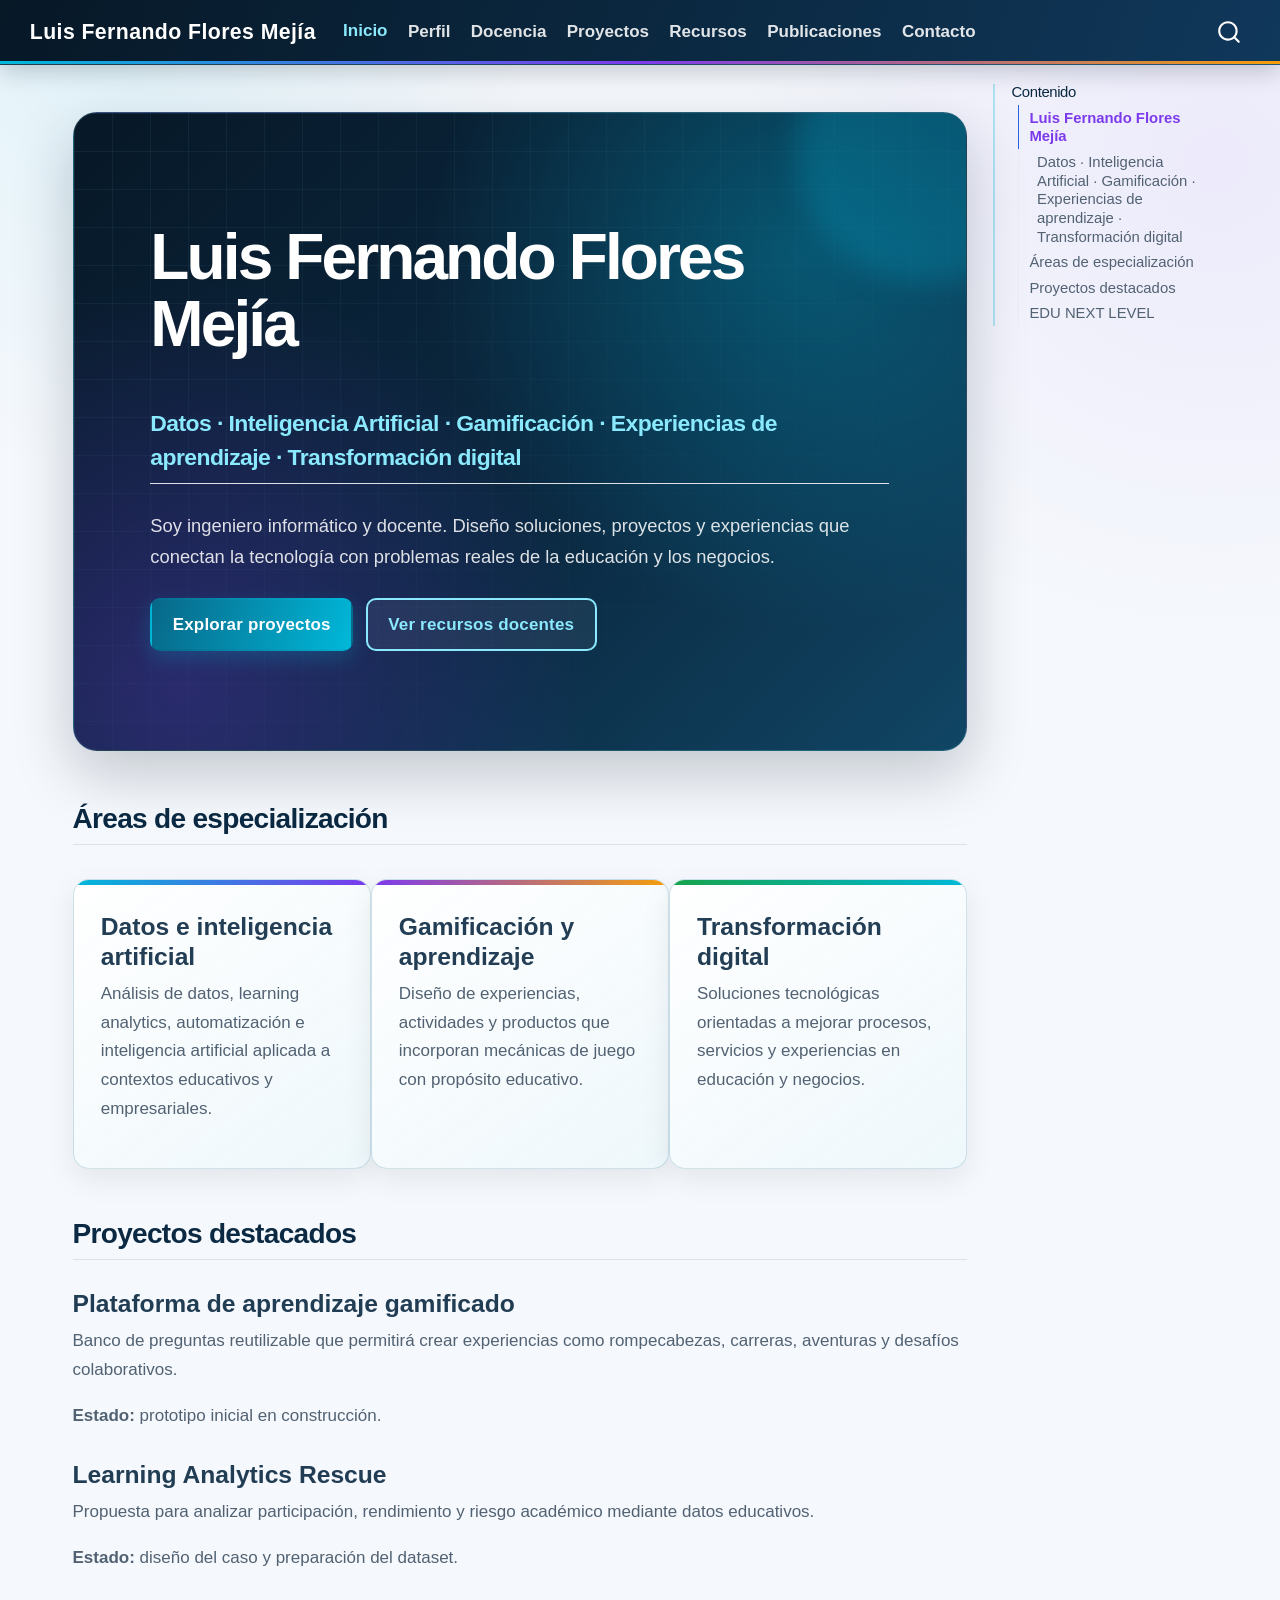
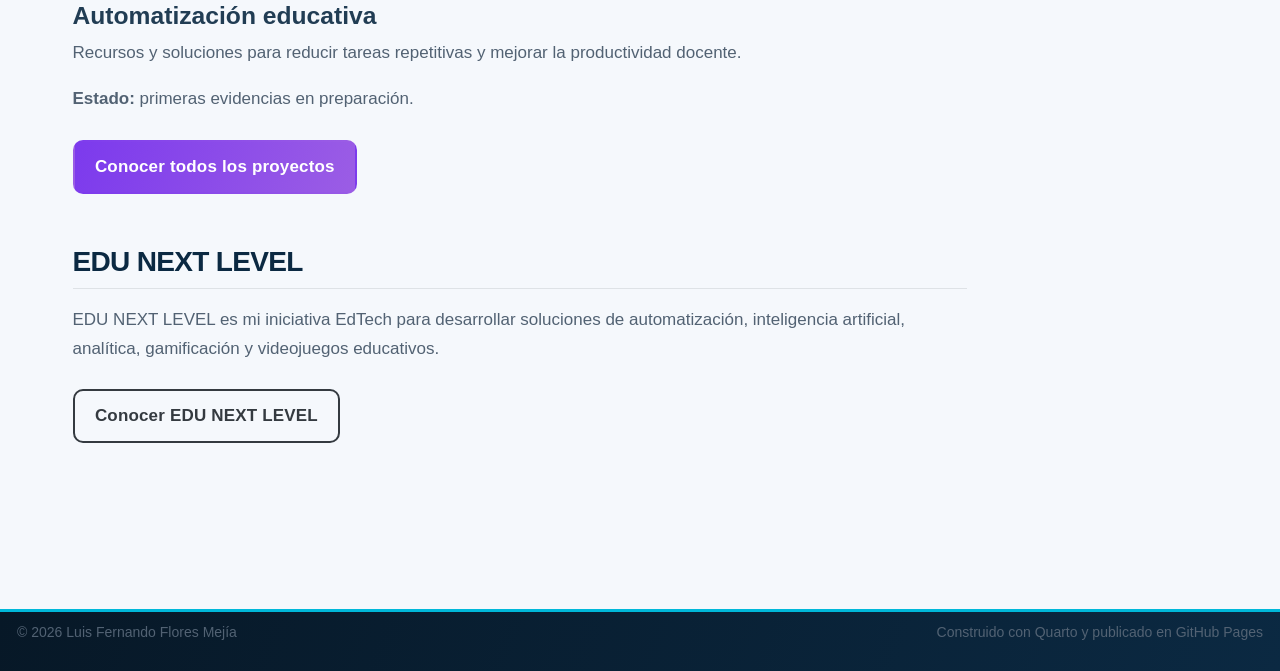
==== index.html @ 0957ce86 "Built site for gh-pages" ====
<!DOCTYPE html>
<html xmlns="http://www.w3.org/1999/xhtml" lang="es" xml:lang="es"><head>

<meta charset="utf-8">
<meta name="generator" content="quarto-1.10.18">

<meta name="viewport" content="width=device-width, initial-scale=1.0, user-scalable=yes">


<title>Luis Fernando Flores Mejía</title>
<style>
/* Default styles provided by pandoc.
** See https://pandoc.org/MANUAL.html#variables-for-html for config info.
*/
span.smallcaps{font-variant: small-caps;}
div.columns{display: flex; gap: 1.5em;}
div.column{flex: auto;}
@media screen {
div.columns{gap: min(4vw, 1.5em);}
div.column{overflow-x: auto;}
}
div.hanging-indent{margin-left: 1.5em; text-indent: -1.5em;}
ul.task-list{list-style: none;}
ul.task-list li input[type="checkbox"] {
  width: 0.8em;
  margin: 0 0.8em 0.2em -1em; /* quarto-specific, see https://github.com/quarto-dev/quarto-cli/issues/4556 */ 
  vertical-align: middle;
}
</style>


<script src="site_libs/quarto-nav/quarto-nav.js"></script>
<script src="site_libs/quarto-nav/headroom.min.js"></script>
<script src="site_libs/clipboard/clipboard.min.js"></script>
<script src="site_libs/quarto-search/autocomplete.umd.js"></script>
<script src="site_libs/quarto-search/fuse.min.js"></script>
<script src="site_libs/quarto-search/quarto-search.js"></script>
<meta name="quarto:offset" content="./">
<script src="site_libs/quarto-html/quarto.js" type="module"></script>
<script src="site_libs/quarto-html/tabsets/tabsets.js" type="module"></script>
<script src="site_libs/quarto-html/popper.min.js"></script>
<script src="site_libs/quarto-html/tippy.umd.min.js"></script>
<script src="site_libs/quarto-html/anchor.min.js"></script>
<link href="site_libs/quarto-html/tippy.css" rel="stylesheet">
<link href="site_libs/quarto-html/quarto-syntax-highlighting-64a204ab8560d761af7679ceaba22944.css" rel="stylesheet" id="quarto-text-highlighting-styles">
<script src="site_libs/bootstrap/bootstrap.min.js"></script>
<link href="site_libs/bootstrap/bootstrap-icons.css" rel="stylesheet">
<link href="site_libs/bootstrap/bootstrap-51e2acb304f72f5d87eae5468a5c4eb7.min.css" rel="stylesheet" append-hash="true" id="quarto-bootstrap" data-mode="light">
<script id="quarto-search-options" type="application/json">{
  "location": "navbar",
  "copy-button": false,
  "collapse-after": 3,
  "panel-placement": "end",
  "type": "overlay",
  "limit": 50,
  "keyboard-shortcut": [
    "f",
    "/",
    "s"
  ],
  "show-item-context": false,
  "language": {
    "search-no-results-text": "No se han encontrado resultados",
    "search-matching-documents-text": "documentos encontrados",
    "search-copy-link-title": "Copiar el enlace en la búsqueda",
    "search-hide-matches-text": "Ocultar resultados adicionales",
    "search-more-match-text": "resultado adicional en este documento",
    "search-more-matches-text": "resultados adicionales en este documento",
    "search-clear-button-title": "Borrar",
    "search-text-placeholder": "",
    "search-detached-cancel-button-title": "Cancelar",
    "search-submit-button-title": "Enviar",
    "search-label": "Buscar"
  }
}</script>
<style>html{ scroll-behavior: smooth; }</style>


<link rel="stylesheet" href="styles.css">
</head>

<body class="nav-fixed quarto-light">

<div id="quarto-search-results"></div>
  <header id="quarto-header" class="headroom fixed-top">
    <nav class="navbar navbar-expand-lg " data-bs-theme="dark">
      <div class="navbar-container container-fluid">
      <div class="navbar-brand-container mx-auto">
    <a class="navbar-brand" href="./index.html">
    <span class="navbar-title">Luis Fernando Flores Mejía</span>
    </a>
  </div>
            <div id="quarto-search" class="" title="Buscar"></div>
          <button class="navbar-toggler" type="button" data-bs-toggle="collapse" data-bs-target="#navbarCollapse" aria-controls="navbarCollapse" role="menu" aria-expanded="false" aria-label="Navegación de palanca" onclick="if (window.quartoToggleHeadroom) { window.quartoToggleHeadroom(); }">
  <span class="navbar-toggler-icon"></span>
</button>
          <div class="collapse navbar-collapse" id="navbarCollapse">
            <ul class="navbar-nav navbar-nav-scroll me-auto">
  <li class="nav-item">
    <a class="nav-link active" href="./index.html" aria-current="page"> 
<span class="menu-text">Inicio</span></a>
  </li>  
  <li class="nav-item">
    <a class="nav-link" href="./perfil.html"> 
<span class="menu-text">Perfil</span></a>
  </li>  
  <li class="nav-item">
    <a class="nav-link" href="./docencia.html"> 
<span class="menu-text">Docencia</span></a>
  </li>  
  <li class="nav-item">
    <a class="nav-link" href="./proyectos.html"> 
<span class="menu-text">Proyectos</span></a>
  </li>  
  <li class="nav-item">
    <a class="nav-link" href="./recursos.html"> 
<span class="menu-text">Recursos</span></a>
  </li>  
  <li class="nav-item">
    <a class="nav-link" href="./publicaciones.html"> 
<span class="menu-text">Publicaciones</span></a>
  </li>  
  <li class="nav-item">
    <a class="nav-link" href="./contacto.html"> 
<span class="menu-text">Contacto</span></a>
  </li>  
</ul>
          </div> <!-- /navcollapse -->
            <div class="quarto-navbar-tools">
</div>
      </div> <!-- /container-fluid -->
    </nav>
</header>
<!-- content -->
<div id="quarto-content" class="quarto-container page-columns page-rows-contents page-layout-full page-navbar">
<!-- sidebar -->
<!-- margin-sidebar -->
    <div id="quarto-margin-sidebar" class="sidebar margin-sidebar">
        <nav id="TOC" role="doc-toc" class="toc-active">
    <h2 id="toc-title">Contenido</h2>
   
  <ul>
  <li><a href="#luis-fernando-flores-mejía" id="toc-luis-fernando-flores-mejía" class="nav-link active" data-scroll-target="#luis-fernando-flores-mejía">Luis Fernando Flores Mejía</a>
  <ul class="collapse">
  <li><a href="#datos-inteligencia-artificial-gamificación-experiencias-de-aprendizaje-transformación-digital" id="toc-datos-inteligencia-artificial-gamificación-experiencias-de-aprendizaje-transformación-digital" class="nav-link" data-scroll-target="#datos-inteligencia-artificial-gamificación-experiencias-de-aprendizaje-transformación-digital">Datos · Inteligencia Artificial · Gamificación · Experiencias de aprendizaje · Transformación digital</a></li>
  </ul></li>
  <li><a href="#áreas-de-especialización" id="toc-áreas-de-especialización" class="nav-link" data-scroll-target="#áreas-de-especialización">Áreas de especialización</a></li>
  <li><a href="#proyectos-destacados" id="toc-proyectos-destacados" class="nav-link" data-scroll-target="#proyectos-destacados">Proyectos destacados</a>
  <ul class="collapse">
  <li><a href="#plataforma-de-aprendizaje-gamificado" id="toc-plataforma-de-aprendizaje-gamificado" class="nav-link" data-scroll-target="#plataforma-de-aprendizaje-gamificado">Plataforma de aprendizaje gamificado</a></li>
  <li><a href="#learning-analytics-rescue" id="toc-learning-analytics-rescue" class="nav-link" data-scroll-target="#learning-analytics-rescue">Learning Analytics Rescue</a></li>
  <li><a href="#automatización-educativa" id="toc-automatización-educativa" class="nav-link" data-scroll-target="#automatización-educativa">Automatización educativa</a></li>
  </ul></li>
  <li><a href="#edu-next-level" id="toc-edu-next-level" class="nav-link" data-scroll-target="#edu-next-level">EDU NEXT LEVEL</a></li>
  </ul>
</nav>
    </div>
<!-- main -->
<main class="content column-page-left" id="quarto-document-content"><header id="title-block-header" class="quarto-title-block"></header>




<section id="luis-fernando-flores-mejía" class="level1 hero">
<h1>Luis Fernando Flores Mejía</h1>
<section id="datos-inteligencia-artificial-gamificación-experiencias-de-aprendizaje-transformación-digital" class="level2">
<h2 class="anchored" data-anchor-id="datos-inteligencia-artificial-gamificación-experiencias-de-aprendizaje-transformación-digital">Datos · Inteligencia Artificial · Gamificación · Experiencias de aprendizaje · Transformación digital</h2>
<p>Soy ingeniero informático y docente. Diseño soluciones, proyectos y experiencias que conectan la tecnología con problemas reales de la educación y los negocios.</p>
<p><a href="./proyectos.html" class="btn btn-primary">Explorar proyectos</a> <a href="./recursos.html" class="btn btn-outline-primary">Ver recursos docentes</a></p>
</section>
</section>
<section id="áreas-de-especialización" class="level2">
<h2 class="anchored" data-anchor-id="áreas-de-especialización">Áreas de especialización</h2>
<div class="columns">
<div class="column" style="width:33%;">
<section id="datos-e-inteligencia-artificial" class="level3">
<h3 class="anchored" data-anchor-id="datos-e-inteligencia-artificial">Datos e inteligencia artificial</h3>
<p>Análisis de datos, learning analytics, automatización e inteligencia artificial aplicada a contextos educativos y empresariales.</p>
</section>
</div><div class="column" style="width:33%;">
<section id="gamificación-y-aprendizaje" class="level3">
<h3 class="anchored" data-anchor-id="gamificación-y-aprendizaje">Gamificación y aprendizaje</h3>
<p>Diseño de experiencias, actividades y productos que incorporan mecánicas de juego con propósito educativo.</p>
</section>
</div><div class="column" style="width:33%;">
<section id="transformación-digital" class="level3">
<h3 class="anchored" data-anchor-id="transformación-digital">Transformación digital</h3>
<p>Soluciones tecnológicas orientadas a mejorar procesos, servicios y experiencias en educación y negocios.</p>
</section>
</div>
</div>
</section>
<section id="proyectos-destacados" class="level2">
<h2 class="anchored" data-anchor-id="proyectos-destacados">Proyectos destacados</h2>
<section id="plataforma-de-aprendizaje-gamificado" class="level3">
<h3 class="anchored" data-anchor-id="plataforma-de-aprendizaje-gamificado">Plataforma de aprendizaje gamificado</h3>
<p>Banco de preguntas reutilizable que permitirá crear experiencias como rompecabezas, carreras, aventuras y desafíos colaborativos.</p>
<p><strong>Estado:</strong> prototipo inicial en construcción.</p>
</section>
<section id="learning-analytics-rescue" class="level3">
<h3 class="anchored" data-anchor-id="learning-analytics-rescue">Learning Analytics Rescue</h3>
<p>Propuesta para analizar participación, rendimiento y riesgo académico mediante datos educativos.</p>
<p><strong>Estado:</strong> diseño del caso y preparación del dataset.</p>
</section>
<section id="automatización-educativa" class="level3">
<h3 class="anchored" data-anchor-id="automatización-educativa">Automatización educativa</h3>
<p>Recursos y soluciones para reducir tareas repetitivas y mejorar la productividad docente.</p>
<p><strong>Estado:</strong> primeras evidencias en preparación.</p>
<p><a href="./proyectos.html" class="btn btn-secondary">Conocer todos los proyectos</a></p>
</section>
</section>
<section id="edu-next-level" class="level2">
<h2 class="anchored" data-anchor-id="edu-next-level">EDU NEXT LEVEL</h2>
<p>EDU NEXT LEVEL es mi iniciativa EdTech para desarrollar soluciones de automatización, inteligencia artificial, analítica, gamificación y videojuegos educativos.</p>
<p><a href="./proyectos.html#edu-next-level" class="btn btn-outline-secondary">Conocer EDU NEXT LEVEL</a></p>


</section>

</main> <!-- /main -->
<script id="quarto-html-after-body" type="application/javascript">
  window.document.addEventListener("DOMContentLoaded", function (event) {
    const icon = "";
    const anchorJS = new window.AnchorJS();
    anchorJS.options = {
      placement: 'right',
      icon: icon
    };
    anchorJS.add('.anchored');
    const isCodeAnnotation = (el) => {
      for (const clz of el.classList) {
        if (clz.startsWith('code-annotation-')) {                     
          return true;
        }
      }
      return false;
    }
    const onCopySuccess = function(e) {
      // button target
      const button = e.trigger;
      // don't keep focus
      button.blur();
      // flash "checked"
      button.classList.add('code-copy-button-checked');
      var currentTitle = button.getAttribute("title");
      button.setAttribute("title", "Copiado");
      let tooltip;
      if (window.bootstrap) {
        button.setAttribute("data-bs-toggle", "tooltip");
        button.setAttribute("data-bs-placement", "left");
        button.setAttribute("data-bs-title", "Copiado");
        tooltip = new bootstrap.Tooltip(button, 
          { trigger: "manual", 
            customClass: "code-copy-button-tooltip",
            offset: [0, -8]});
        tooltip.show();    
      }
      setTimeout(function() {
        if (tooltip) {
          tooltip.hide();
          button.removeAttribute("data-bs-title");
          button.removeAttribute("data-bs-toggle");
          button.removeAttribute("data-bs-placement");
        }
        button.setAttribute("title", currentTitle);
        button.classList.remove('code-copy-button-checked');
      }, 1000);
      // clear code selection
      e.clearSelection();
    }
    const getTextToCopy = function(trigger) {
      const outerScaffold = trigger.parentElement.cloneNode(true);
      const codeEl = outerScaffold.querySelector('code');
      for (const childEl of codeEl.children) {
        if (isCodeAnnotation(childEl)) {
          childEl.remove();
        }
      }
      return codeEl.innerText;
    }
    const clipboard = new window.ClipboardJS('.code-copy-button:not([data-in-quarto-modal])', {
      text: getTextToCopy
    });
    clipboard.on('success', onCopySuccess);
    if (window.document.getElementById('quarto-embedded-source-code-modal')) {
      const clipboardModal = new window.ClipboardJS('.code-copy-button[data-in-quarto-modal]', {
        text: getTextToCopy,
        container: window.document.getElementById('quarto-embedded-source-code-modal')
      });
      clipboardModal.on('success', onCopySuccess);
    }
      var localhostRegex = new RegExp(/^(?:http|https):\/\/localhost\:?[0-9]*\//);
      var mailtoRegex = new RegExp(/^mailto:/);
        var filterRegex = new RegExp('/' + window.location.host + '/');
      var isInternal = (href) => {
          return filterRegex.test(href) || localhostRegex.test(href) || mailtoRegex.test(href);
      }
      // Inspect non-navigation links and adorn them if external
     var links = window.document.querySelectorAll('a[href]:not(.nav-link):not(.navbar-brand):not(.toc-action):not(.sidebar-link):not(.sidebar-item-toggle):not(.pagination-link):not(.no-external):not([aria-hidden]):not(.dropdown-item):not(.quarto-navigation-tool):not(.about-link)');
      for (var i=0; i<links.length; i++) {
        const link = links[i];
        if (!isInternal(link.href)) {
          // undo the damage that might have been done by quarto-nav.js in the case of
          // links that we want to consider external
          if (link.dataset.originalHref !== undefined) {
            link.href = link.dataset.originalHref;
          }
        }
      }
    function tippyHover(el, contentFn, onTriggerFn, onUntriggerFn) {
      const config = {
        allowHTML: true,
        maxWidth: 500,
        delay: 100,
        arrow: false,
        appendTo: function(el) {
            return el.parentElement;
        },
        interactive: true,
        interactiveBorder: 10,
        theme: 'quarto',
        placement: 'bottom-start',
      };
      if (contentFn) {
        config.content = contentFn;
      }
      if (onTriggerFn) {
        config.onTrigger = onTriggerFn;
      }
      if (onUntriggerFn) {
        config.onUntrigger = onUntriggerFn;
      }
      window.tippy(el, config); 
    }
    const noterefs = window.document.querySelectorAll('a[role="doc-noteref"]');
    for (var i=0; i<noterefs.length; i++) {
      const ref = noterefs[i];
      tippyHover(ref, function() {
        // use id or data attribute instead here
        let href = ref.getAttribute('data-footnote-href') || ref.getAttribute('href');
        try { href = new URL(href).hash; } catch {}
        const id = href.replace(/^#\/?/, "");
        const note = window.document.getElementById(id);
        if (note) {
          return note.innerHTML;
        } else {
          return "";
        }
      });
    }
    const xrefs = window.document.querySelectorAll('a.quarto-xref');
    const processXRef = (id, note) => {
      // Strip column container classes
      const stripColumnClz = (el) => {
        el.classList.remove("page-full", "page-columns");
        if (el.children) {
          for (const child of el.children) {
            stripColumnClz(child);
          }
        }
      }
      stripColumnClz(note)
      if (id === null || id.startsWith('sec-')) {
        // Special case sections, only their first couple elements
        const container = document.createElement("div");
        if (note.children && note.children.length > 2) {
          container.appendChild(note.children[0].cloneNode(true));
          for (let i = 1; i < note.children.length; i++) {
            const child = note.children[i];
            if (child.tagName === "P" && child.innerText === "") {
              continue;
            } else {
              container.appendChild(child.cloneNode(true));
              break;
            }
          }
          if (window.Quarto?.typesetMath) {
            window.Quarto.typesetMath(container);
          }
          return container.innerHTML
        } else {
          if (window.Quarto?.typesetMath) {
            window.Quarto.typesetMath(note);
          }
          return note.innerHTML;
        }
      } else {
        // Remove any anchor links if they are present
        const anchorLink = note.querySelector('a.anchorjs-link');
        if (anchorLink) {
          anchorLink.remove();
        }
        if (window.Quarto?.typesetMath) {
          window.Quarto.typesetMath(note);
        }
        if (note.classList.contains("callout")) {
          return note.outerHTML;
        } else {
          return note.innerHTML;
        }
      }
    }
    for (var i=0; i<xrefs.length; i++) {
      const xref = xrefs[i];
      tippyHover(xref, undefined, function(instance) {
        instance.disable();
        let url = xref.getAttribute('href');
        let hash = undefined; 
        if (url.startsWith('#')) {
          hash = url;
        } else {
          try { hash = new URL(url).hash; } catch {}
        }
        if (hash) {
          const id = hash.replace(/^#\/?/, "");
          const note = window.document.getElementById(id);
          if (note !== null) {
            try {
              const html = processXRef(id, note.cloneNode(true));
              instance.setContent(html);
            } finally {
              instance.enable();
              instance.show();
            }
          } else {
            // See if we can fetch this
            fetch(url.split('#')[0])
            .then(res => res.text())
            .then(html => {
              const parser = new DOMParser();
              const htmlDoc = parser.parseFromString(html, "text/html");
              const note = htmlDoc.getElementById(id);
              if (note !== null) {
                const html = processXRef(id, note);
                instance.setContent(html);
              } 
            }).finally(() => {
              instance.enable();
              instance.show();
            });
          }
        } else {
          // See if we can fetch a full url (with no hash to target)
          // This is a special case and we should probably do some content thinning / targeting
          fetch(url)
          .then(res => res.text())
          .then(html => {
            const parser = new DOMParser();
            const htmlDoc = parser.parseFromString(html, "text/html");
            const note = htmlDoc.querySelector('main.content');
            if (note !== null) {
              // This should only happen for chapter cross references
              // (since there is no id in the URL)
              // remove the first header
              if (note.children.length > 0 && note.children[0].tagName === "HEADER") {
                note.children[0].remove();
              }
              const html = processXRef(null, note);
              instance.setContent(html);
            } 
          }).finally(() => {
            instance.enable();
            instance.show();
          });
        }
      }, function(instance) {
      });
    }
        let selectedAnnoteEl;
        const selectorForAnnotation = ( cell, annotation) => {
          let cellAttr = 'data-code-cell="' + cell + '"';
          let lineAttr = 'data-code-annotation="' +  annotation + '"';
          const selector = 'span[' + cellAttr + '][' + lineAttr + ']';
          return selector;
        }
        const selectCodeLines = (annoteEl) => {
          const doc = window.document;
          const targetCell = annoteEl.getAttribute("data-target-cell");
          const targetAnnotation = annoteEl.getAttribute("data-target-annotation");
          const annoteSpan = window.document.querySelector(selectorForAnnotation(targetCell, targetAnnotation));
          const lines = annoteSpan.getAttribute("data-code-lines").split(",");
          const lineIds = lines.map((line) => {
            return targetCell + "-" + line;
          })
          let top = null;
          let height = null;
          let parent = null;
          if (lineIds.length > 0) {
              //compute the position of the single el (top and bottom and make a div)
              const el = window.document.getElementById(lineIds[0]);
              top = el.offsetTop;
              height = el.offsetHeight;
              parent = el.parentElement.parentElement;
            if (lineIds.length > 1) {
              const lastEl = window.document.getElementById(lineIds[lineIds.length - 1]);
              const bottom = lastEl.offsetTop + lastEl.offsetHeight;
              height = bottom - top;
            }
            if (top !== null && height !== null && parent !== null) {
              // cook up a div (if necessary) and position it 
              let div = window.document.getElementById("code-annotation-line-highlight");
              if (div === null) {
                div = window.document.createElement("div");
                div.setAttribute("id", "code-annotation-line-highlight");
                div.style.position = 'absolute';
                parent.appendChild(div);
              }
              div.style.top = top - 2 + "px";
              div.style.height = height + 4 + "px";
              div.style.left = 0;
              let gutterDiv = window.document.getElementById("code-annotation-line-highlight-gutter");
              if (gutterDiv === null) {
                gutterDiv = window.document.createElement("div");
                gutterDiv.setAttribute("id", "code-annotation-line-highlight-gutter");
                gutterDiv.style.position = 'absolute';
                const codeCell = window.document.getElementById(targetCell);
                const gutter = codeCell.querySelector('.code-annotation-gutter');
                gutter.appendChild(gutterDiv);
              }
              gutterDiv.style.top = top - 2 + "px";
              gutterDiv.style.height = height + 4 + "px";
            }
            selectedAnnoteEl = annoteEl;
          }
        };
        const unselectCodeLines = () => {
          const elementsIds = ["code-annotation-line-highlight", "code-annotation-line-highlight-gutter"];
          elementsIds.forEach((elId) => {
            const div = window.document.getElementById(elId);
            if (div) {
              div.remove();
            }
          });
          selectedAnnoteEl = undefined;
        };
          // Handle positioning of the toggle
      window.addEventListener(
        "resize",
        throttle(() => {
          elRect = undefined;
          if (selectedAnnoteEl) {
            selectCodeLines(selectedAnnoteEl);
          }
        }, 10)
      );
      function throttle(fn, ms) {
      let throttle = false;
      let timer;
        return (...args) => {
          if(!throttle) { // first call gets through
              fn.apply(this, args);
              throttle = true;
          } else { // all the others get throttled
              if(timer) clearTimeout(timer); // cancel #2
              timer = setTimeout(() => {
                fn.apply(this, args);
                timer = throttle = false;
              }, ms);
          }
        };
      }
        // Attach click handler to the DT
        const annoteDls = window.document.querySelectorAll('dt[data-target-cell]');
        for (const annoteDlNode of annoteDls) {
          annoteDlNode.addEventListener('click', (event) => {
            const clickedEl = event.target;
            if (clickedEl !== selectedAnnoteEl) {
              unselectCodeLines();
              const activeEl = window.document.querySelector('dt[data-target-cell].code-annotation-active');
              if (activeEl) {
                activeEl.classList.remove('code-annotation-active');
              }
              selectCodeLines(clickedEl);
              clickedEl.classList.add('code-annotation-active');
            } else {
              // Unselect the line
              unselectCodeLines();
              clickedEl.classList.remove('code-annotation-active');
            }
          });
        }
    const findCites = (el) => {
      const parentEl = el.parentElement;
      if (parentEl) {
        const cites = parentEl.dataset.cites;
        if (cites) {
          return {
            el,
            cites: cites.split(' ')
          };
        } else {
          return findCites(el.parentElement)
        }
      } else {
        return undefined;
      }
    };
    var bibliorefs = window.document.querySelectorAll('a[role="doc-biblioref"]');
    for (var i=0; i<bibliorefs.length; i++) {
      const ref = bibliorefs[i];
      const citeInfo = findCites(ref);
      if (citeInfo) {
        tippyHover(citeInfo.el, function() {
          var popup = window.document.createElement('div');
          citeInfo.cites.forEach(function(cite) {
            var citeDiv = window.document.createElement('div');
            citeDiv.classList.add('hanging-indent');
            citeDiv.classList.add('csl-entry');
            var biblioDiv = window.document.getElementById('ref-' + cite);
            if (biblioDiv) {
              citeDiv.innerHTML = biblioDiv.innerHTML;
            }
            popup.appendChild(citeDiv);
          });
          return popup.innerHTML;
        });
      }
    }
  });
  </script>
</div> <!-- /content -->
<footer class="footer">
  <div class="nav-footer">
    <div class="nav-footer-left">
<p>© 2026 Luis Fernando Flores Mejía</p>
</div>   
    <div class="nav-footer-center">
      &nbsp;
    </div>
    <div class="nav-footer-right">
<p>Construido con Quarto y publicado en GitHub Pages</p>
</div>
  </div>
</footer>




<script src="site_libs/quarto-html/zenscroll-min.js"></script>
</body></html>
---- site_libs/quarto-html/tippy.css ----
.tippy-box[data-animation=fade][data-state=hidden]{opacity:0}[data-tippy-root]{max-width:calc(100vw - 10px)}.tippy-box{position:relative;background-color:#333;color:#fff;border-radius:4px;font-size:14px;line-height:1.4;white-space:normal;outline:0;transition-property:transform,visibility,opacity}.tippy-box[data-placement^=top]>.tippy-arrow{bottom:0}.tippy-box[data-placement^=top]>.tippy-arrow:before{bottom:-7px;left:0;border-width:8px 8px 0;border-top-color:initial;transform-origin:center top}.tippy-box[data-placement^=bottom]>.tippy-arrow{top:0}.tippy-box[data-placement^=bottom]>.tippy-arrow:before{top:-7px;left:0;border-width:0 8px 8px;border-bottom-color:initial;transform-origin:center bottom}.tippy-box[data-placement^=left]>.tippy-arrow{right:0}.tippy-box[data-placement^=left]>.tippy-arrow:before{border-width:8px 0 8px 8px;border-left-color:initial;right:-7px;transform-origin:center left}.tippy-box[data-placement^=right]>.tippy-arrow{left:0}.tippy-box[data-placement^=right]>.tippy-arrow:before{left:-7px;border-width:8px 8px 8px 0;border-right-color:initial;transform-origin:center right}.tippy-box[data-inertia][data-state=visible]{transition-timing-function:cubic-bezier(.54,1.5,.38,1.11)}.tippy-arrow{width:16px;height:16px;color:#333}.tippy-arrow:before{content:"";position:absolute;border-color:transparent;border-style:solid}.tippy-content{position:relative;padding:5px 9px;z-index:1}
---- site_libs/quarto-html/quarto-syntax-highlighting-64a204ab8560d761af7679ceaba22944.css ----
/* quarto syntax highlight colors */
:root {
  --quarto-hl-ot-color: #003B4F;
  --quarto-hl-at-color: #657422;
  --quarto-hl-ss-color: #20794D;
  --quarto-hl-an-color: #5E5E5E;
  --quarto-hl-fu-color: #4758AB;
  --quarto-hl-st-color: #20794D;
  --quarto-hl-cf-color: #003B4F;
  --quarto-hl-op-color: #5E5E5E;
  --quarto-hl-er-color: #AD0000;
  --quarto-hl-bn-color: #AD0000;
  --quarto-hl-al-color: #AD0000;
  --quarto-hl-va-color: #111111;
  --quarto-hl-bu-color: inherit;
  --quarto-hl-ex-color: inherit;
  --quarto-hl-pp-color: #AD0000;
  --quarto-hl-in-color: #5E5E5E;
  --quarto-hl-vs-color: #20794D;
  --quarto-hl-wa-color: #5E5E5E;
  --quarto-hl-do-color: #5E5E5E;
  --quarto-hl-im-color: #00769E;
  --quarto-hl-ch-color: #20794D;
  --quarto-hl-dt-color: #AD0000;
  --quarto-hl-fl-color: #AD0000;
  --quarto-hl-co-color: #5E5E5E;
  --quarto-hl-cv-color: #5E5E5E;
  --quarto-hl-cn-color: #8f5902;
  --quarto-hl-sc-color: #5E5E5E;
  --quarto-hl-dv-color: #AD0000;
  --quarto-hl-kw-color: #003B4F;
}

/* other quarto variables */
:root {
  --quarto-font-monospace: SFMono-Regular, Menlo, Monaco, Consolas, "Liberation Mono", "Courier New", monospace;
}

/* syntax highlight based on Pandoc's rules */
pre > code.sourceCode > span {
  color: #003B4F;
}

code.sourceCode > span {
  color: #003B4F;
}

div.sourceCode,
div.sourceCode pre.sourceCode {
  color: #003B4F;
}

/* Normal */
code span {
  color: #003B4F;
}

/* Alert */
code span.al {
  color: #AD0000;
  font-style: inherit;
}

/* Annotation */
code span.an {
  color: #5E5E5E;
  font-style: inherit;
}

/* Attribute */
code span.at {
  color: #657422;
  font-style: inherit;
}

/* BaseN */
code span.bn {
  color: #AD0000;
  font-style: inherit;
}

/* BuiltIn */
code span.bu {
  font-style: inherit;
}

/* ControlFlow */
code span.cf {
  color: #003B4F;
  font-weight: bold;
  font-style: inherit;
}

/* Char */
code span.ch {
  color: #20794D;
  font-style: inherit;
}

/* Constant */
code span.cn {
  color: #8f5902;
  font-style: inherit;
}

/* Comment */
code span.co {
  color: #5E5E5E;
  font-style: inherit;
}

/* CommentVar */
code span.cv {
  color: #5E5E5E;
  font-style: italic;
}

/* Documentation */
code span.do {
  color: #5E5E5E;
  font-style: italic;
}

/* DataType */
code span.dt {
  color: #AD0000;
  font-style: inherit;
}

/* DecVal */
code span.dv {
  color: #AD0000;
  font-style: inherit;
}

/* Error */
code span.er {
  color: #AD0000;
  font-style: inherit;
}

/* Extension */
code span.ex {
  font-style: inherit;
}

/* Float */
code span.fl {
  color: #AD0000;
  font-style: inherit;
}

/* Function */
code span.fu {
  color: #4758AB;
  font-style: inherit;
}

/* Import */
code span.im {
  color: #00769E;
  font-style: inherit;
}

/* Information */
code span.in {
  color: #5E5E5E;
  font-style: inherit;
}

/* Keyword */
code span.kw {
  color: #003B4F;
  font-weight: bold;
  font-style: inherit;
}

/* Operator */
code span.op {
  color: #5E5E5E;
  font-style: inherit;
}

/* Other */
code span.ot {
  color: #003B4F;
  font-style: inherit;
}

/* Preprocessor */
code span.pp {
  color: #AD0000;
  font-style: inherit;
}

/* SpecialChar */
code span.sc {
  color: #5E5E5E;
  font-style: inherit;
}

/* SpecialString */
code span.ss {
  color: #20794D;
  font-style: inherit;
}

/* String */
code span.st {
  color: #20794D;
  font-style: inherit;
}

/* Variable */
code span.va {
  color: #111111;
  font-style: inherit;
}

/* VerbatimString */
code span.vs {
  color: #20794D;
  font-style: inherit;
}

/* Warning */
code span.wa {
  color: #5E5E5E;
  font-style: italic;
}

.prevent-inlining {
  content: "</";
}

/*# sourceMappingURL=9d8d5bb603a83b8298b89080a598c93b.css.map */
---- styles.css ----
/* =========================================================
   IDENTIDAD VISUAL
   Ciencia · Tecnología · Datos · IA · Gamificación
   ========================================================= */

:root {
  --azul-noche: #071827;
  --azul-profundo: #0b2942;
  --azul-tecnologico: #086788;
  --cian: #00b8d9;
  --cian-claro: #8be9fd;
  --violeta: #7c3aed;
  --verde-logro: #16a34a;
  --dorado-recompensa: #f59e0b;

  --fondo: #f5f8fc;
  --superficie: #ffffff;
  --superficie-azul: #edf7fb;

  --texto: #172033;
  --texto-secundario: #526273;
  --borde: rgba(8, 103, 136, 0.18);

  --sombra-suave: 0 10px 30px rgba(7, 24, 39, 0.08);
  --sombra-activa: 0 16px 40px rgba(0, 184, 217, 0.16);
  --radio: 16px;
}

/* =========================================================
   BASE GENERAL
   ========================================================= */

html {
  scroll-behavior: smooth;
}

body {
  color: var(--texto);
  background-color: var(--fondo);
  background-image:
    radial-gradient(
      circle at 8% 5%,
      rgba(0, 184, 217, 0.08),
      transparent 25rem
    ),
    radial-gradient(
      circle at 95% 18%,
      rgba(124, 58, 237, 0.07),
      transparent 28rem
    );
  background-attachment: fixed;
  font-family:
    Inter,
    "Segoe UI",
    Roboto,
    Helvetica,
    Arial,
    sans-serif;
  line-height: 1.7;
}

main.content {
  animation: entrada 0.55s ease-out both;
}

p,
li {
  color: var(--texto-secundario);
}

/* =========================================================
   BARRA DE NAVEGACIÓN
   ========================================================= */

.navbar {
  position: relative;
  background:
    linear-gradient(
      110deg,
      var(--azul-noche) 0%,
      var(--azul-profundo) 55%,
      #10385b 100%
    ) !important;
  box-shadow: 0 6px 24px rgba(7, 24, 39, 0.22);
  border-bottom: 1px solid rgba(139, 233, 253, 0.18);
}

/* Línea que recuerda una barra de progreso */
.navbar::after {
  content: "";
  position: absolute;
  right: 0;
  bottom: 0;
  left: 0;
  height: 3px;
  background:
    linear-gradient(
      90deg,
      var(--cian),
      var(--violeta),
      var(--dorado-recompensa)
    );
}

.navbar-brand,
.navbar-title,
.navbar-nav .nav-link {
  color: #ffffff !important;
}

.navbar-brand {
  font-weight: 800;
  letter-spacing: 0.02em;
}

.navbar-nav .nav-link {
  position: relative;
  font-weight: 600;
  opacity: 0.88;
  transition:
    color 0.2s ease,
    opacity 0.2s ease,
    transform 0.2s ease;
}

.navbar-nav .nav-link:hover,
.navbar-nav .nav-link.active {
  color: var(--cian-claro) !important;
  opacity: 1;
  transform: translateY(-1px);
}

/* =========================================================
   PORTADA / HERO
   ========================================================= */

.hero {
  position: relative;
  isolation: isolate;
  overflow: hidden;

  padding: clamp(2.5rem, 6vw, 5rem);
  margin: 1rem 0 3rem;

  color: #ffffff;
  background:
    radial-gradient(
      circle at 82% 22%,
      rgba(0, 184, 217, 0.32),
      transparent 22rem
    ),
    radial-gradient(
      circle at 12% 90%,
      rgba(124, 58, 237, 0.28),
      transparent 24rem
    ),
    linear-gradient(
      135deg,
      var(--azul-noche) 0%,
      var(--azul-profundo) 58%,
      #104664 100%
    );

  border: 1px solid rgba(139, 233, 253, 0.2);
  border-radius: 24px;
  box-shadow: 0 22px 60px rgba(7, 24, 39, 0.22);
}

/* Retícula científica y digital */
.hero::before {
  content: "";
  position: absolute;
  inset: 0;
  z-index: -1;

  background-image:
    linear-gradient(
      rgba(139, 233, 253, 0.07) 1px,
      transparent 1px
    ),
    linear-gradient(
      90deg,
      rgba(139, 233, 253, 0.07) 1px,
      transparent 1px
    );

  background-size: 38px 38px;
  mask-image:
    linear-gradient(
      to bottom right,
      rgba(0, 0, 0, 0.95),
      transparent 85%
    );
}

/* Resplandor tecnológico */
.hero::after {
  content: "";
  position: absolute;
  top: -90px;
  right: -90px;
  z-index: -1;

  width: 260px;
  height: 260px;

  background: rgba(0, 184, 217, 0.22);
  border-radius: 50%;
  filter: blur(14px);
}

.hero h1 {
  max-width: 850px;
  margin-bottom: 1rem;

  color: #ffffff;
  font-size: clamp(2.4rem, 5vw, 4.3rem);
  font-weight: 850;
  line-height: 1.05;
  letter-spacing: -0.045em;
}

.hero h2 {
  max-width: 900px;
  margin-bottom: 1.5rem;

  color: var(--cian-claro);
  font-size: clamp(1.05rem, 2vw, 1.35rem);
  font-weight: 650;
  line-height: 1.5;
}

.hero p {
  max-width: 760px;
  color: rgba(255, 255, 255, 0.86);
  font-size: 1.08rem;
}

/* =========================================================
   TÍTULOS Y CONTENIDO
   ========================================================= */

h1,
h2,
h3 {
  color: var(--azul-profundo);
}

h2 {
  margin-top: 2.8rem;
  font-weight: 800;
  letter-spacing: -0.025em;
}

main.content > h2 {
  position: relative;
  padding-bottom: 0.7rem;
}

main.content > h2::after {
  content: "";
  display: block;

  width: 74px;
  height: 4px;
  margin-top: 0.55rem;

  background:
    linear-gradient(
      90deg,
      var(--cian),
      var(--violeta)
    );

  border-radius: 999px;
}

h3 {
  margin-top: 1.7rem;
  font-weight: 750;
}

a {
  color: var(--azul-tecnologico);
  text-decoration-thickness: 2px;
  text-underline-offset: 3px;
}

a:hover {
  color: var(--violeta);
}

/* =========================================================
   TARJETAS DE ESPECIALIZACIÓN
   ========================================================= */

.columns {
  display: grid !important;
  grid-template-columns: repeat(3, minmax(0, 1fr));
  gap: 1.25rem;
  margin: 2rem 0;
}

.columns > .column {
  position: relative;
  overflow: hidden;

  width: auto !important;
  min-height: 100%;
  padding: 1.6rem;

  background:
    linear-gradient(
      145deg,
      rgba(255, 255, 255, 0.98),
      rgba(237, 247, 251, 0.92)
    );

  border: 1px solid var(--borde);
  border-radius: var(--radio);
  box-shadow: var(--sombra-suave);

  transition:
    transform 0.25s ease,
    box-shadow 0.25s ease,
    border-color 0.25s ease;
}

.columns > .column::before {
  content: "";
  position: absolute;
  top: 0;
  right: 0;
  left: 0;

  height: 5px;
  background:
    linear-gradient(
      90deg,
      var(--cian),
      var(--violeta)
    );
}

.columns > .column:nth-child(2)::before {
  background:
    linear-gradient(
      90deg,
      var(--violeta),
      var(--dorado-recompensa)
    );
}

.columns > .column:nth-child(3)::before {
  background:
    linear-gradient(
      90deg,
      var(--verde-logro),
      var(--cian)
    );
}

.columns > .column:hover {
  transform: translateY(-6px);
  border-color: rgba(0, 184, 217, 0.48);
  box-shadow: var(--sombra-activa);
}

.columns > .column h3 {
  margin-top: 0.3rem;
  color: var(--azul-profundo);
}

/* =========================================================
   BOTONES
   ========================================================= */

.btn {
  padding: 0.72rem 1.2rem;
  margin: 0.5rem 0.45rem 0.25rem 0;

  font-weight: 750;
  letter-spacing: 0.01em;

  border-width: 2px;
  border-radius: 10px;

  transition:
    transform 0.2s ease,
    box-shadow 0.2s ease,
    background-color 0.2s ease;
}

.btn-primary {
  color: #ffffff !important;
  background:
    linear-gradient(
      110deg,
      var(--azul-tecnologico),
      var(--cian)
    ) !important;
  border-color: transparent !important;
  box-shadow: 0 8px 20px rgba(0, 184, 217, 0.22);
}

.btn-primary:hover {
  transform: translateY(-2px);
  box-shadow: 0 12px 26px rgba(0, 184, 217, 0.34);
}

.btn-outline-primary {
  color: var(--cian-claro) !important;
  background: rgba(255, 255, 255, 0.06);
  border-color: var(--cian-claro) !important;
}

.btn-outline-primary:hover {
  color: var(--azul-noche) !important;
  background: var(--cian-claro) !important;
  transform: translateY(-2px);
}

.btn-secondary {
  color: #ffffff !important;
  background:
    linear-gradient(
      110deg,
      var(--violeta),
      #9b5de5
    ) !important;
  border-color: transparent !important;
}

/* =========================================================
   ELEMENTOS DE DATOS Y CONTENIDO
   ========================================================= */

blockquote {
  padding: 1rem 1.3rem;

  background: rgba(0, 184, 217, 0.07);
  border-left: 5px solid var(--cian);
  border-radius: 0 12px 12px 0;
}

code {
  color: #6435c9;
  background: rgba(124, 58, 237, 0.08);
  border: 1px solid rgba(124, 58, 237, 0.12);
  border-radius: 5px;
}

pre code {
  border: 0;
}

table {
  overflow: hidden;
  background: var(--superficie);
  border-radius: 12px;
  box-shadow: var(--sombra-suave);
}

thead {
  color: #ffffff;
  background: var(--azul-profundo);
}

tbody tr:hover {
  background: rgba(0, 184, 217, 0.06);
}

.callout {
  border-radius: 12px;
  box-shadow: 0 6px 18px rgba(7, 24, 39, 0.06);
}

/* =========================================================
   ÍNDICE LATERAL
   ========================================================= */

#TOC {
  padding-left: 1rem;
  border-left: 2px solid rgba(0, 184, 217, 0.28);
}

#TOC .active {
  color: var(--violeta) !important;
  font-weight: 700;
}

/* =========================================================
   ACCESIBILIDAD
   ========================================================= */

a:focus-visible,
button:focus-visible,
.btn:focus-visible {
  outline: 3px solid var(--dorado-recompensa);
  outline-offset: 4px;
  border-radius: 6px;
}

/* =========================================================
   PIE DE PÁGINA
   ========================================================= */

.nav-footer {
  margin-top: 4rem;
  color: rgba(255, 255, 255, 0.82);
  background:
    linear-gradient(
      110deg,
      var(--azul-noche),
      var(--azul-profundo)
    );
  border-top: 3px solid var(--cian);
}

.nav-footer a {
  color: var(--cian-claro);
}

/* =========================================================
   ANIMACIÓN
   ========================================================= */

@keyframes entrada {
  from {
    opacity: 0;
    transform: translateY(10px);
  }

  to {
    opacity: 1;
    transform: translateY(0);
  }
}

/* Respeta la preferencia de usuarios sensibles al movimiento */
@media (prefers-reduced-motion: reduce) {
  html {
    scroll-behavior: auto;
  }

  *,
  *::before,
  *::after {
    animation-duration: 0.01ms !important;
    animation-iteration-count: 1 !important;
    transition-duration: 0.01ms !important;
  }
}

/* =========================================================
   ADAPTACIÓN A TABLET Y MÓVIL
   ========================================================= */

@media (max-width: 992px) {
  .columns {
    grid-template-columns: 1fr;
  }
}

@media (max-width: 768px) {
  body {
    background-attachment: scroll;
  }

  .hero {
    padding: 2.2rem 1.3rem;
    border-radius: 16px;
  }

  .hero h1 {
    font-size: 2.35rem;
  }

  .hero h2 {
    font-size: 1.05rem;
  }

  .btn {
    display: block;
    width: 100%;
    margin-right: 0;
    text-align: center;
  }

  main.content > h2 {
    font-size: 1.65rem;
  }
}
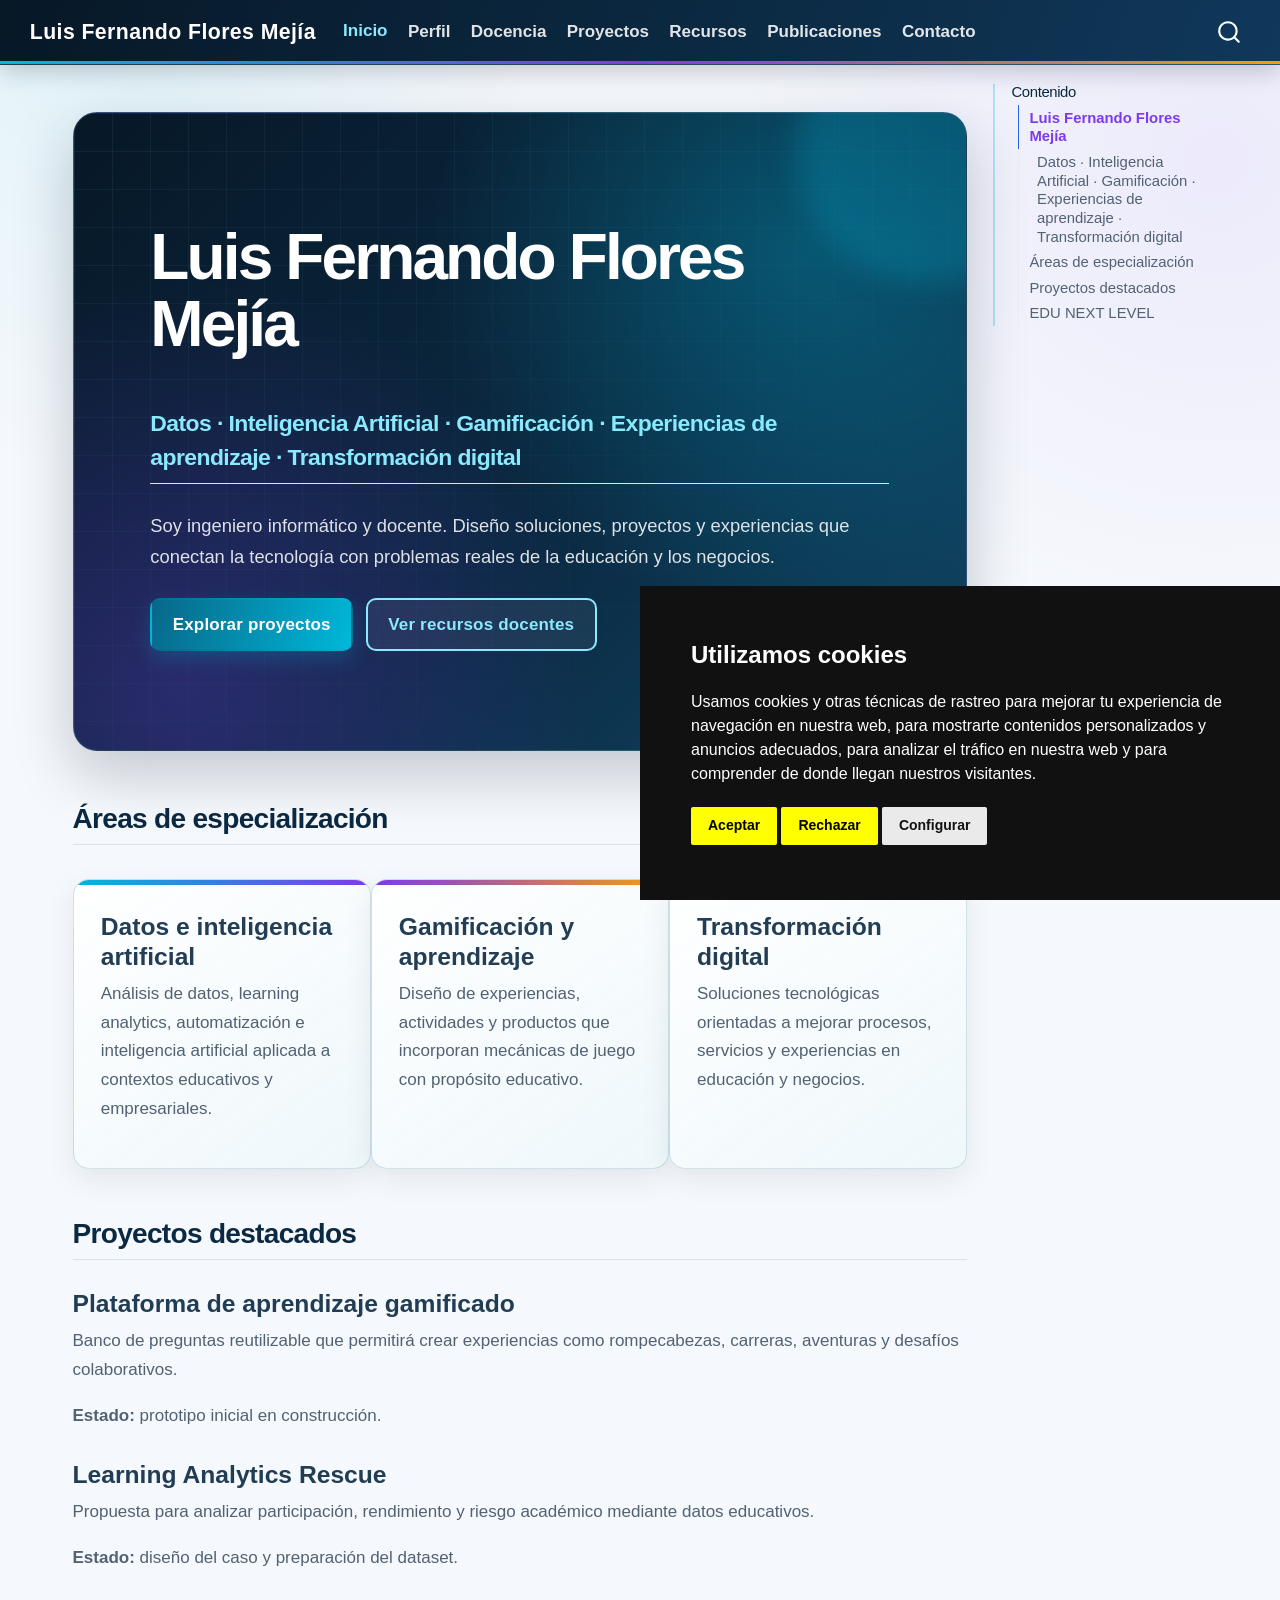
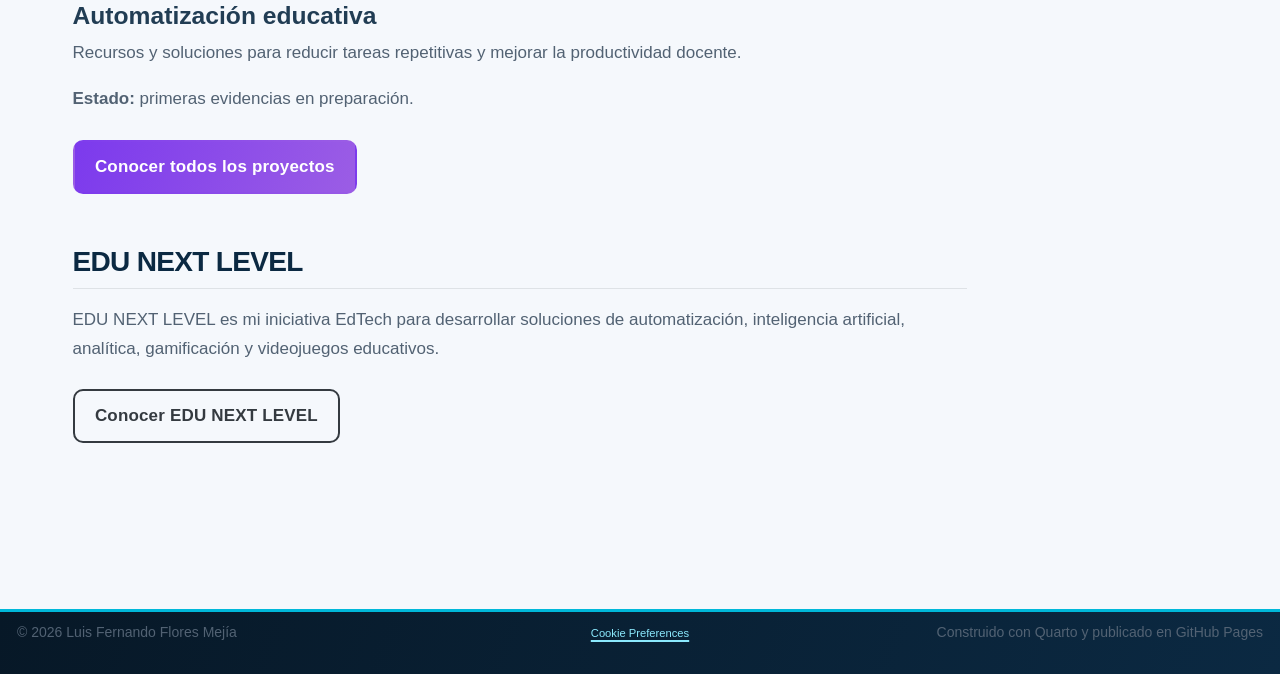
==== commit 24b71348: "Built site for gh-pages" ====
--- a/index.html
+++ b/index.html
@@ -36,6 +36,8 @@
 <script src="site_libs/quarto-search/fuse.min.js"></script>
 <script src="site_libs/quarto-search/quarto-search.js"></script>
 <meta name="quarto:offset" content="./">
+<script src="site_libs/cookie-consent/cookie-consent.js"></script>
+<link href="site_libs/cookie-consent/cookie-consent.css" rel="stylesheet">
 <script src="site_libs/quarto-html/quarto.js" type="module"></script>
 <script src="site_libs/quarto-html/tabsets/tabsets.js" type="module"></script>
 <script src="site_libs/quarto-html/popper.min.js"></script>
@@ -73,10 +75,44 @@
     "search-label": "Buscar"
   }
 }</script>
+<script async="" src="https://www.googletagmanager.com/gtag/js?id=G-LGJQ3DMFR2"></script>
+
+<script type="text/plain" cookie-consent="tracking">
+
+window.dataLayer = window.dataLayer || [];
+function gtag(){dataLayer.push(arguments);}
+gtag('js', new Date());
+gtag('config', 'G-LGJQ3DMFR2', { 'anonymize_ip': true});
+</script>
+
+<script type="text/javascript" charset="UTF-8">
+document.addEventListener('DOMContentLoaded', function () {
+cookieconsent.run({
+  "notice_banner_type":"simple",
+  "consent_type":"express",
+  "palette":"dark",
+  "language":"en",
+  "page_load_consent_levels":["strictly-necessary"],
+  "notice_banner_reject_button_hide":false,
+  "preferences_center_close_button_hide":false,
+  "website_name":""
+  ,
+"language":"es"
+  });
+});
+</script> 
+  
 <style>html{ scroll-behavior: smooth; }</style>
 
 
 <link rel="stylesheet" href="styles.css">
+<meta property="og:title" content="Luis Fernando Flores Mejía">
+<meta property="og:description" content="Datos, inteligencia artificial, gamificación, experiencias de aprendizaje y transformación digital.">
+<meta property="og:site_name" content="Luis Fernando Flores Mejía">
+<meta property="og:locale" content="es_PE">
+<meta name="twitter:title" content="Luis Fernando Flores Mejía">
+<meta name="twitter:description" content="Datos, inteligencia artificial, gamificación, experiencias de aprendizaje y transformación digital.">
+<meta name="twitter:card" content="summary">
 </head>
 
 <body class="nav-fixed quarto-light">
@@ -291,7 +327,7 @@
     }
       var localhostRegex = new RegExp(/^(?:http|https):\/\/localhost\:?[0-9]*\//);
       var mailtoRegex = new RegExp(/^mailto:/);
-        var filterRegex = new RegExp('/' + window.location.host + '/');
+        var filterRegex = new RegExp("https:\/\/luisfloresm\.com");
       var isInternal = (href) => {
           return filterRegex.test(href) || localhostRegex.test(href) || mailtoRegex.test(href);
       }
@@ -625,8 +661,8 @@
 <p>© 2026 Luis Fernando Flores Mejía</p>
 </div>   
     <div class="nav-footer-center">
-      &nbsp;
-    </div>
+
+<div class="cookie-consent-footer"><a href="#" id="open_preferences_center">Cookie Preferences</a></div></div>
     <div class="nav-footer-right">
 <p>Construido con Quarto y publicado en GitHub Pages</p>
 </div>
--- a/site_libs/cookie-consent/cookie-consent.css
+++ b/site_libs/cookie-consent/cookie-consent.css
@@ -0,0 +1,4 @@
+div.cookie-consent-footer {
+  font-size: 0.8em;
+  text-decoration: none;
+}
